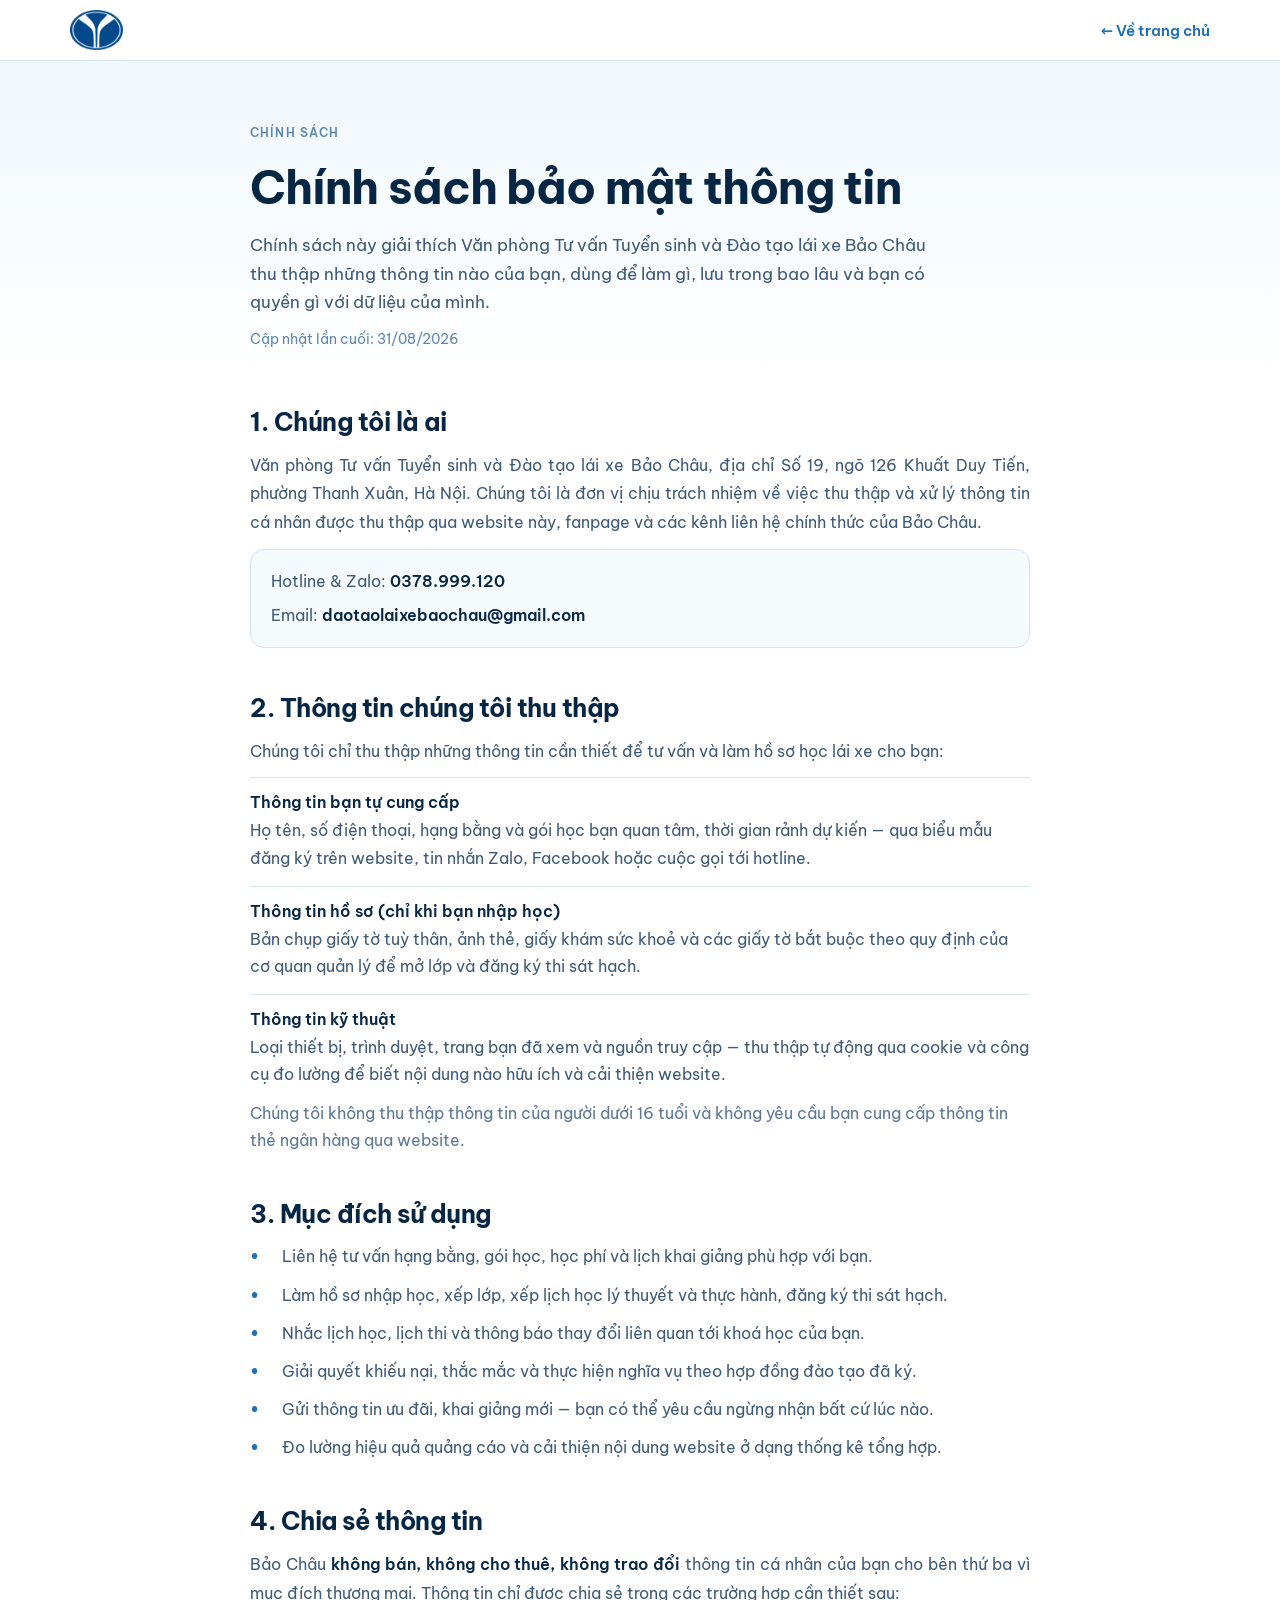
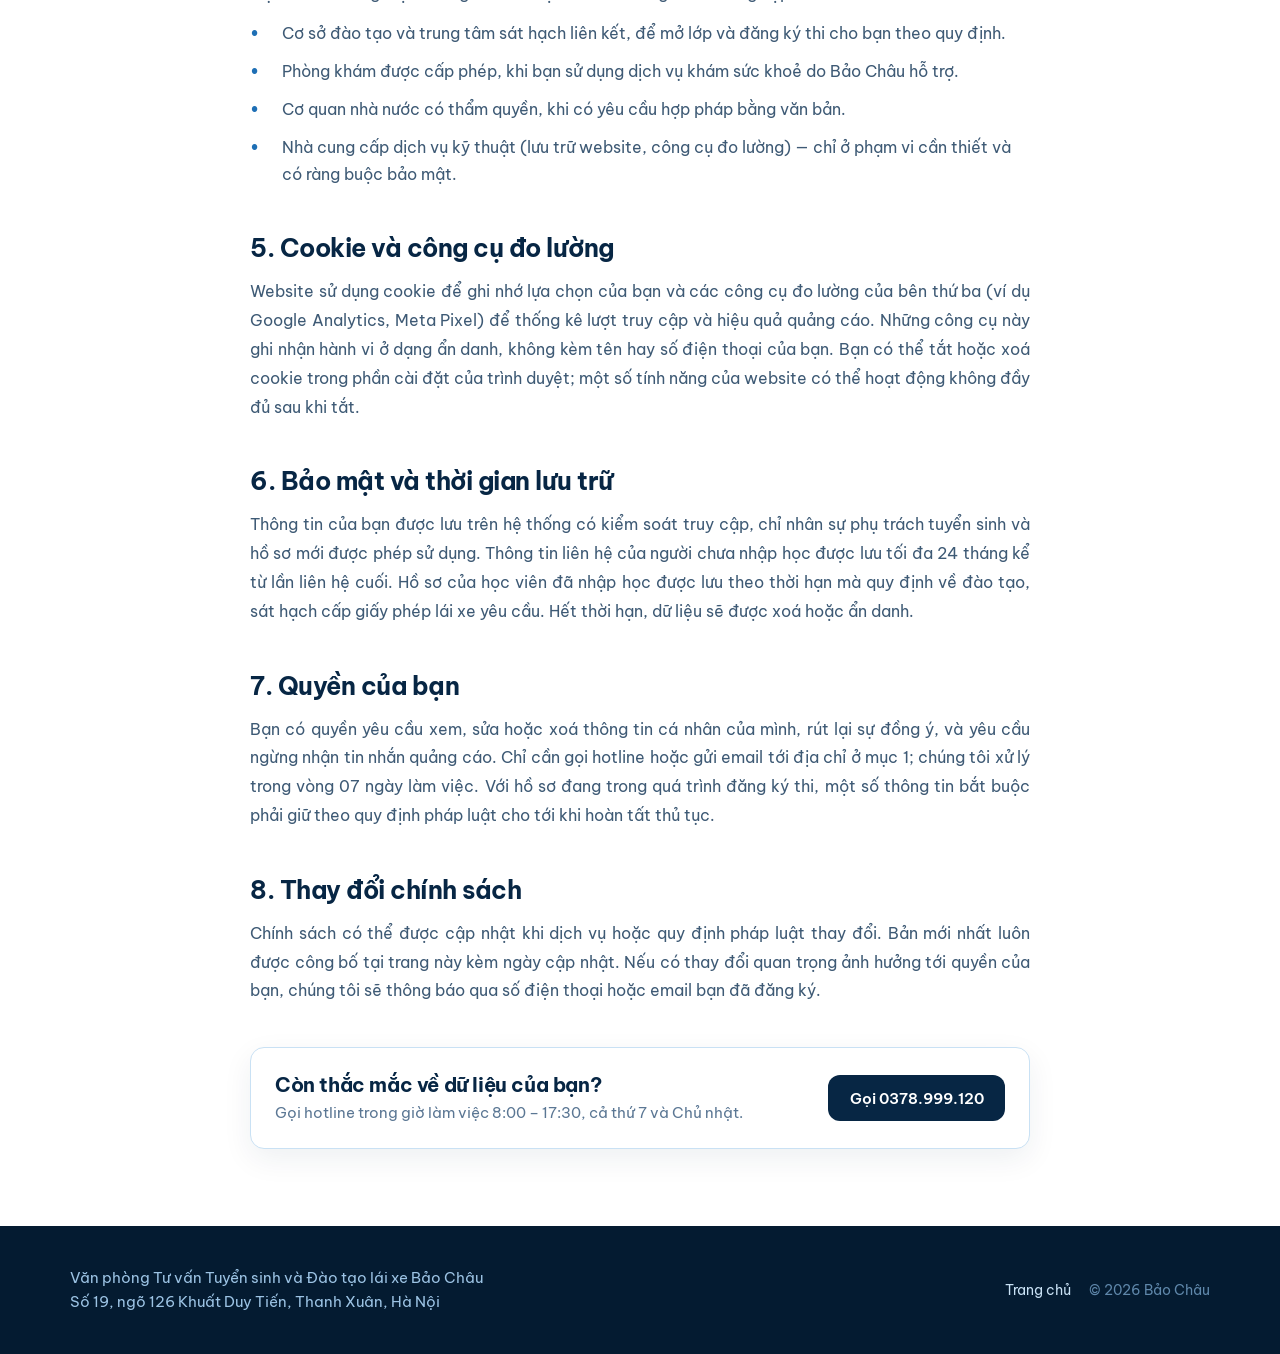
==== chinh-sach-bao-mat.html @ 282d7194 "Dựng landing page Bảo Châu thành trang tĩnh Chuyển bản thiết kế trong reference/ thành trang tĩnh th" ====
<!DOCTYPE html>
<html lang="vi">
<head>
<meta charset="utf-8">
<meta name="viewport" content="width=device-width, initial-scale=1">

<title>Chính sách bảo mật thông tin — Đào tạo lái xe Bảo Châu</title>
<meta name="description" content="Chính sách bảo mật của Văn phòng Tư vấn Tuyển sinh và Đào tạo lái xe Bảo Châu: thu thập thông tin gì, dùng để làm gì, lưu bao lâu và quyền của bạn với dữ liệu của mình.">
<meta name="robots" content="index, follow">

<meta property="og:type" content="article">
<meta property="og:locale" content="vi_VN">
<meta property="og:title" content="Chính sách bảo mật thông tin — Đào tạo lái xe Bảo Châu">
<meta property="og:description" content="Bảo Châu thu thập những thông tin nào của bạn, dùng để làm gì, lưu trong bao lâu và bạn có quyền gì với dữ liệu của mình.">
<meta property="og:image" content="img/hero-giao-vien-hoc-vien.jpg">

<link rel="icon" href="img/logo-bao-chau.png" type="image/png">
<link rel="apple-touch-icon" href="img/logo-bao-chau.png">

<link rel="preconnect" href="https://fonts.googleapis.com">
<link rel="preconnect" href="https://fonts.gstatic.com" crossorigin>
<link href="https://fonts.googleapis.com/css2?family=Be+Vietnam+Pro:wght@400;500;600;700&display=swap" rel="stylesheet">
<link rel="stylesheet" href="css/styles.css">
</head>
<body>

<div class="trang">

<!-- HEADER GỌN -->
<header class="header">
  <div class="header__inner header__inner--gon">
    <a class="logo" href="index.html">
      <img src="img/logo-bao-chau.png" alt="Trung tâm đào tạo lái xe Bảo Châu" width="310" height="96" decoding="async" style="height:40px">
    </a>
    <a class="cs-ve-trang-chu" href="index.html">← Về trang chủ</a>
  </div>
</header>

<!-- HERO -->
<section class="cs-hero">
  <div class="cs-hero__inner">
    <div class="cs-nhan">Chính sách</div>
    <h1 class="cs-h1">Chính sách bảo mật thông tin</h1>
    <p class="cs-mo-dau">Chính sách này giải thích Văn phòng Tư vấn Tuyển sinh và Đào tạo lái xe Bảo Châu thu thập những thông tin nào của bạn, dùng để làm gì, lưu trong bao lâu và bạn có quyền gì với dữ liệu của mình.</p>
    <div class="cs-ngay">Cập nhật lần cuối: 31/08/2026</div>
  </div>
</section>

<!-- NỘI DUNG 8 MỤC -->
<div class="cs-than">

  <section class="cs-muc">
    <h2 class="cs-h2">1. Chúng tôi là ai</h2>
    <p class="cs-doan">Văn phòng Tư vấn Tuyển sinh và Đào tạo lái xe Bảo Châu, địa chỉ Số 19, ngõ 126 Khuất Duy Tiến, phường Thanh Xuân, Hà Nội. Chúng tôi là đơn vị chịu trách nhiệm về việc thu thập và xử lý thông tin cá nhân được thu thập qua website này, fanpage và các kênh liên hệ chính thức của Bảo Châu.</p>
    <div class="cs-o-lien-he">
      <div>Hotline &amp; Zalo: <a class="cs-manh" href="tel:0378999120">0378.999.120</a></div>
      <div>Email: <a class="cs-manh" href="mailto:daotaolaixebaochau@gmail.com">daotaolaixebaochau@gmail.com</a></div>
    </div>
  </section>

  <section class="cs-muc">
    <h2 class="cs-h2">2. Thông tin chúng tôi thu thập</h2>
    <p class="cs-doan">Chúng tôi chỉ thu thập những thông tin cần thiết để tư vấn và làm hồ sơ học lái xe cho bạn:</p>
    <div class="cs-nhom">
      <div class="cs-y">
        <div class="cs-y__ten">Thông tin bạn tự cung cấp</div>
        <div class="cs-y__chu">Họ tên, số điện thoại, hạng bằng và gói học bạn quan tâm, thời gian rảnh dự kiến — qua biểu mẫu đăng ký trên website, tin nhắn Zalo, Facebook hoặc cuộc gọi tới hotline.</div>
      </div>
      <div class="cs-y">
        <div class="cs-y__ten">Thông tin hồ sơ (chỉ khi bạn nhập học)</div>
        <div class="cs-y__chu">Bản chụp giấy tờ tuỳ thân, ảnh thẻ, giấy khám sức khoẻ và các giấy tờ bắt buộc theo quy định của cơ quan quản lý để mở lớp và đăng ký thi sát hạch.</div>
      </div>
      <div class="cs-y">
        <div class="cs-y__ten">Thông tin kỹ thuật</div>
        <div class="cs-y__chu">Loại thiết bị, trình duyệt, trang bạn đã xem và nguồn truy cập — thu thập tự động qua cookie và công cụ đo lường để biết nội dung nào hữu ích và cải thiện website.</div>
      </div>
    </div>
    <p class="cs-ghi-chu">Chúng tôi không thu thập thông tin của người dưới 16 tuổi và không yêu cầu bạn cung cấp thông tin thẻ ngân hàng qua website.</p>
  </section>

  <section class="cs-muc">
    <h2 class="cs-h2">3. Mục đích sử dụng</h2>
    <ul class="cs-ds">
      <li><span class="cs-cham" aria-hidden="true">•</span><span>Liên hệ tư vấn hạng bằng, gói học, học phí và lịch khai giảng phù hợp với bạn.</span></li>
      <li><span class="cs-cham" aria-hidden="true">•</span><span>Làm hồ sơ nhập học, xếp lớp, xếp lịch học lý thuyết và thực hành, đăng ký thi sát hạch.</span></li>
      <li><span class="cs-cham" aria-hidden="true">•</span><span>Nhắc lịch học, lịch thi và thông báo thay đổi liên quan tới khoá học của bạn.</span></li>
      <li><span class="cs-cham" aria-hidden="true">•</span><span>Giải quyết khiếu nại, thắc mắc và thực hiện nghĩa vụ theo hợp đồng đào tạo đã ký.</span></li>
      <li><span class="cs-cham" aria-hidden="true">•</span><span>Gửi thông tin ưu đãi, khai giảng mới — bạn có thể yêu cầu ngừng nhận bất cứ lúc nào.</span></li>
      <li><span class="cs-cham" aria-hidden="true">•</span><span>Đo lường hiệu quả quảng cáo và cải thiện nội dung website ở dạng thống kê tổng hợp.</span></li>
    </ul>
  </section>

  <section class="cs-muc">
    <h2 class="cs-h2">4. Chia sẻ thông tin</h2>
    <p class="cs-doan">Bảo Châu <strong class="cs-manh">không bán, không cho thuê, không trao đổi</strong> thông tin cá nhân của bạn cho bên thứ ba vì mục đích thương mại. Thông tin chỉ được chia sẻ trong các trường hợp cần thiết sau:</p>
    <ul class="cs-ds">
      <li><span class="cs-cham" aria-hidden="true">•</span><span>Cơ sở đào tạo và trung tâm sát hạch liên kết, để mở lớp và đăng ký thi cho bạn theo quy định.</span></li>
      <li><span class="cs-cham" aria-hidden="true">•</span><span>Phòng khám được cấp phép, khi bạn sử dụng dịch vụ khám sức khoẻ do Bảo Châu hỗ trợ.</span></li>
      <li><span class="cs-cham" aria-hidden="true">•</span><span>Cơ quan nhà nước có thẩm quyền, khi có yêu cầu hợp pháp bằng văn bản.</span></li>
      <li><span class="cs-cham" aria-hidden="true">•</span><span>Nhà cung cấp dịch vụ kỹ thuật (lưu trữ website, công cụ đo lường) — chỉ ở phạm vi cần thiết và có ràng buộc bảo mật.</span></li>
    </ul>
  </section>

  <section class="cs-muc">
    <h2 class="cs-h2">5. Cookie và công cụ đo lường</h2>
    <p class="cs-doan">Website sử dụng cookie để ghi nhớ lựa chọn của bạn và các công cụ đo lường của bên thứ ba (ví dụ Google Analytics, Meta Pixel) để thống kê lượt truy cập và hiệu quả quảng cáo. Những công cụ này ghi nhận hành vi ở dạng ẩn danh, không kèm tên hay số điện thoại của bạn. Bạn có thể tắt hoặc xoá cookie trong phần cài đặt của trình duyệt; một số tính năng của website có thể hoạt động không đầy đủ sau khi tắt.</p>
  </section>

  <section class="cs-muc">
    <h2 class="cs-h2">6. Bảo mật và thời gian lưu trữ</h2>
    <p class="cs-doan">Thông tin của bạn được lưu trên hệ thống có kiểm soát truy cập, chỉ nhân sự phụ trách tuyển sinh và hồ sơ mới được phép sử dụng. Thông tin liên hệ của người chưa nhập học được lưu tối đa 24 tháng kể từ lần liên hệ cuối. Hồ sơ của học viên đã nhập học được lưu theo thời hạn mà quy định về đào tạo, sát hạch cấp giấy phép lái xe yêu cầu. Hết thời hạn, dữ liệu sẽ được xoá hoặc ẩn danh.</p>
  </section>

  <section class="cs-muc">
    <h2 class="cs-h2">7. Quyền của bạn</h2>
    <p class="cs-doan">Bạn có quyền yêu cầu xem, sửa hoặc xoá thông tin cá nhân của mình, rút lại sự đồng ý, và yêu cầu ngừng nhận tin nhắn quảng cáo. Chỉ cần gọi hotline hoặc gửi email tới địa chỉ ở mục 1; chúng tôi xử lý trong vòng 07 ngày làm việc. Với hồ sơ đang trong quá trình đăng ký thi, một số thông tin bắt buộc phải giữ theo quy định pháp luật cho tới khi hoàn tất thủ tục.</p>
  </section>

  <section class="cs-muc">
    <h2 class="cs-h2">8. Thay đổi chính sách</h2>
    <p class="cs-doan">Chính sách có thể được cập nhật khi dịch vụ hoặc quy định pháp luật thay đổi. Bản mới nhất luôn được công bố tại trang này kèm ngày cập nhật. Nếu có thay đổi quan trọng ảnh hưởng tới quyền của bạn, chúng tôi sẽ thông báo qua số điện thoại hoặc email bạn đã đăng ký.</p>
  </section>

  <!-- Thẻ CTA gọi hotline -->
  <section class="dai-uu-dai cs-cta">
    <div class="dai-uu-dai__chu">
      <div class="cs-cta__tieu-de">Còn thắc mắc về dữ liệu của bạn?</div>
      <div class="cs-cta__phu">Gọi hotline trong giờ làm việc 8:00 – 17:30, cả thứ 7 và Chủ nhật.</div>
    </div>
    <a class="nut nut--giu-suat" href="tel:0378999120">Gọi 0378.999.120</a>
  </section>

</div>

<!-- FOOTER GỌN 1 HÀNG -->
<footer class="footer">
  <div class="cs-footer">
    <div class="cs-footer__chu">Văn phòng Tư vấn Tuyển sinh và Đào tạo lái xe Bảo Châu<br>Số 19, ngõ 126 Khuất Duy Tiến, Thanh Xuân, Hà Nội</div>
    <div class="cs-footer__link">
      <a href="index.html">Trang chủ</a>
      <span>© 2026 Bảo Châu</span>
    </div>
  </div>
</footer>

</div><!-- /.trang -->

</body>
</html>
---- css/styles.css ----
/* ============================================================
   BẢO CHÂU — LANDING PAGE
   css/styles.css
   Thứ tự: tokens → nền chung → thành phần dùng lại → từng khối
   Ngưỡng mobile duy nhất: max-width 760px
   ============================================================ */

/* ---------- 1. DESIGN TOKENS ---------- */
:root{
  --bg-gradient-start:#F0F8FD;
  --bg-gradient-end:#D6EBFA;
  --heading-gradient-start:#1E6FB5;
  --heading-gradient-end:#072644;
  --color-navy:#072644;
  --color-white:#FFFFFF;
  --color-accent-badge:#B8860B;
  --color-body:#3E5A75;
  --color-hairline:#D6E4F0;
  --radius-button:10px;
  --radius-card:14px;
  --transition-base:200ms cubic-bezier(0.22,1,0.36,1);
  --transition-image-zoom:400ms cubic-bezier(0.22,1,0.36,1);
  --shell:1180px;

  /* màu phụ dùng trực tiếp trong thiết kế */
  --xanh-dam:#2F506F;      /* chữ đậm trên nền xanh nhạt */
  --xanh-phu:#4A6480;      /* chữ nội dung phụ */
  --xanh-mo:#7A8EA3;       /* chữ mờ, nhãn */
  --xanh-nhat:#9CC3E4;     /* chữ trên nền navy */
  --xanh-sang:#C9E1F4;     /* chữ / viền trên nền navy */
  --do-nhan:#B42318;       /* chấm nhấp nháy, cảnh báo trên nền sáng */
  --do-nhan-toi:#FF9B8F;   /* cảnh báo trên nền navy */
  --nen-footer:#041B31;
  --hover-faq:#F5FAFD;
}

/* ---------- 2. NỀN CHUNG ---------- */
*{box-sizing:border-box}
html{scroll-behavior:smooth}
body{
  margin:0;
  background:var(--color-white);
  color:var(--color-body);
  font-family:'Be Vietnam Pro',system-ui,-apple-system,sans-serif;
  -webkit-font-smoothing:antialiased;
}
img{max-width:100%}
a{color:#1E6FB5;text-decoration:none}
a:hover{color:var(--color-navy)}
:focus-visible{outline:2px solid #1E6FB5;outline-offset:2px}

@keyframes bc-dot{0%,100%{opacity:1;transform:scale(1)}50%{opacity:.35;transform:scale(.82)}}

@media (prefers-reduced-motion:reduce){
  *{animation:none!important;transition-duration:1ms!important}
  html{scroll-behavior:auto}
}

/* Thẻ bọc toàn trang — BẮT BUỘC clip, không dùng hidden (sẽ làm sticky mất tác dụng) */
.trang{
  font-family:'Be Vietnam Pro',system-ui,-apple-system,sans-serif;
  color:var(--color-body);
  background:var(--color-white);
  overflow-x:clip;
}

.khung{max-width:var(--shell);margin:0 auto}

/* Neo cho anchor — trừ chiều cao header sticky */
.co-neo{scroll-margin-top:88px}

/* ---------- 3. CHỮ TIÊU ĐỀ ---------- */
/* line-height >= 1.3 + padding-top 0.08em: nếu chặt hơn sẽ cắt dấu tiếng Việt (Ở, Ầ, Ố) */
.tieu-de-1{
  margin:0;
  font-size:clamp(32px,5vw,52px);
  line-height:1.3;
  padding-top:0.08em;
  font-weight:700;
  letter-spacing:-0.025em;
  color:var(--color-navy);
}
.tieu-de-2{
  margin:0;
  font-size:clamp(26px,3.6vw,40px);
  line-height:1.32;
  padding-top:0.08em;
  font-weight:700;
  letter-spacing:-0.025em;
  color:var(--color-navy);
}
.chu-gradient{
  background:linear-gradient(135deg,var(--heading-gradient-start),var(--heading-gradient-end));
  -webkit-background-clip:text;
  background-clip:text;
  -webkit-text-fill-color:transparent;
  color:transparent;
}
.nhan-khoi{
  font-size:12px;font-weight:600;letter-spacing:0.12em;
  text-transform:uppercase;color:var(--color-navy);
}
.doan{margin:0;text-align:justify;text-justify:inter-word}

/* ---------- 4. NÚT DÙNG CHUNG ---------- */
.nut{
  display:inline-flex;align-items:center;justify-content:center;
  font-family:inherit;font-weight:600;
  border:0;border-radius:var(--radius-button);cursor:pointer;
  transition:transform var(--transition-base),filter var(--transition-base),box-shadow var(--transition-base),background var(--transition-base),border-color var(--transition-base);
}
.nut:active{transform:scale(0.97)}
.nut--navy{
  background:var(--color-navy);color:var(--color-white);
  font-size:16px;padding:14px 24px;
  box-shadow:0 6px 16px rgba(7,38,68,0.18);
}
.nut--navy:hover{filter:brightness(1.14);transform:scale(1.02);box-shadow:0 10px 24px rgba(7,38,68,0.26);color:var(--color-white)}
.nut--nho{font-size:15px;padding:12px 22px}
.nut--trang{
  background:var(--color-white);color:var(--color-navy);
  font-size:16px;padding:14px 24px;min-height:52px;
  box-shadow:0 8px 20px rgba(0,0,0,0.24);
}
.nut--trang:hover{filter:brightness(0.97);transform:scale(1.02);box-shadow:0 14px 30px rgba(0,0,0,0.32);color:var(--color-navy)}
.nut--vien{
  background:rgba(255,255,255,0.1);color:var(--color-white);
  font-size:16px;padding:14px 24px;min-height:52px;
  border:1.5px solid rgba(255,255,255,0.5);
}
.nut--vien:hover{background:rgba(255,255,255,0.18);border-color:var(--color-white);transform:scale(1.02);color:var(--color-white)}
/* nút "Giữ suất cho tôi" — bo 12px, tự giãn full chiều ngang trên mobile */
.nut--giu-suat{
  flex:1 1 auto;gap:7px;min-height:46px;padding:11px 20px;border-radius:12px;
  background:var(--color-navy);color:var(--color-white);font-size:15px;white-space:nowrap;
  transition:transform var(--transition-base),box-shadow var(--transition-base);
}
.nut--giu-suat:hover{transform:translateY(-2px);box-shadow:0 12px 26px rgba(7,38,68,0.24);color:var(--color-white)}

/* ---------- 5. ẢNH TRONG THẺ ---------- */
.o-anh{position:relative;overflow:hidden;border-radius:var(--radius-card)}
.o-anh img{
  position:absolute;inset:0;display:block;width:100%;height:100%;
  object-fit:cover;transition:transform var(--transition-image-zoom);
}
.o-anh:hover img{transform:scale(1.05)}

/* ---------- 6. HEADER STICKY ---------- */
.header{
  position:sticky;top:0;z-index:60;
  background:rgba(255,255,255,0.97);
  border-bottom:1px solid var(--color-hairline);
}
.header__inner{
  max-width:var(--shell);margin:0 auto;padding:10px 16px;
  display:flex;align-items:center;gap:12px;flex-wrap:nowrap;
}
.logo{display:flex;align-items:center;gap:10px;flex:0 0 auto}
.logo img{display:block;height:clamp(34px,4vw,42px);width:auto}
.logo__chu{display:grid;gap:1px}
.logo__ten{font-size:20px;font-weight:700;letter-spacing:-0.02em;line-height:1.1;color:var(--color-navy)}
.logo__phu{font-size:10px;font-weight:500;letter-spacing:0.08em;text-transform:uppercase;color:var(--xanh-mo)}
.nav{display:flex;align-items:center;gap:18px;margin-left:auto;flex-wrap:nowrap}
.nav__link{
  font-size:15px;font-weight:500;color:var(--color-navy);
  background-image:linear-gradient(#072644,#072644);
  background-repeat:no-repeat;background-position:0 100%;background-size:0% 1.5px;
  transition:background-size var(--transition-base);
}
.nav__link:hover{background-size:100% 1.5px}
.nav__hotline{display:inline-flex;align-items:center;gap:6px;font-size:15px;font-weight:600;color:var(--color-navy)}
.nav__hotline:hover{color:#1E6FB5}

/* ---------- 7. KHỐI 1 — HERO ---------- */
.hero{
  position:relative;overflow:hidden;
  background:linear-gradient(135deg,var(--bg-gradient-start),var(--bg-gradient-end));
}
.hero__nen{
  position:absolute;left:0;right:0;top:-12%;height:124%;
  background:
    radial-gradient(60% 55% at 78% 30%,rgba(255,255,255,0.75),rgba(255,255,255,0) 70%),
    linear-gradient(135deg,rgba(30,111,181,0.08),rgba(7,38,68,0.05));
  will-change:transform;pointer-events:none;
}
.hero__grid{
  position:relative;max-width:var(--shell);margin:0 auto;
  padding:clamp(30px,6vw,84px) 22px clamp(38px,6vw,88px);
  display:grid;gap:clamp(22px,4vw,56px);align-items:center;
  grid-template-columns:1.02fr 0.98fr;
  grid-template-areas:"hero-text hero-media" "hero-text hero-form";
}
.hero__text{grid-area:hero-text;display:grid;grid-template-columns:minmax(0,1fr);gap:22px;max-width:560px;min-width:0}
.hero__gioi-thieu{font-size:clamp(16px,1.5vw,18.5px);line-height:1.7;color:var(--xanh-dam)}
.hero__o-nho{display:grid;grid-template-columns:repeat(auto-fit,minmax(150px,1fr));gap:12px;max-width:480px;min-width:0}
.o-nho{
  background:var(--color-white);border:1px solid var(--xanh-sang);
  border-radius:12px;padding:12px 14px;
  transition:transform var(--transition-base),box-shadow var(--transition-base),border-color var(--transition-base);
}
.o-nho:hover{transform:translateY(-3px);border-color:#1E6FB5;box-shadow:0 12px 26px rgba(7,38,68,0.16)}
.o-nho--suat{display:flex;align-items:center;gap:9px}
.o-nho__nhan{font-size:11px;font-weight:600;letter-spacing:0.1em;text-transform:uppercase;color:var(--color-navy)}
.o-nho__gia-tri{font-size:20px;font-weight:700;color:var(--color-navy);margin-top:3px}
.cham{width:8px;height:8px;border-radius:50%;flex:0 0 auto;animation:bc-dot 1.6s ease-in-out infinite}
.cham--xanh{background:#1E6FB5}
.cham--do{background:var(--do-nhan)}
.o-nho__suat{font-size:15px;font-weight:600;color:var(--color-navy);font-variant-numeric:tabular-nums}

.hero__media{grid-area:hero-media;display:grid;gap:14px;justify-items:center}
.hero__form{grid-area:hero-form}

/* Ngăn xếp 3 ảnh */
.ngan-xep{
  position:relative;width:100%;aspect-ratio:4/3;padding-top:20px;
  cursor:grab;touch-action:pan-y;user-select:none;
}
.ngan-xep__lop{
  position:absolute;left:0;right:0;top:20px;bottom:0;overflow:hidden;
  border-radius:var(--radius-card);box-shadow:0 24px 60px rgba(7,38,68,0.18);
  transition:transform 420ms cubic-bezier(0.22,1,0.36,1),opacity 420ms cubic-bezier(0.22,1,0.36,1);
}
.ngan-xep__lop img{
  display:block;width:100%;height:100%;object-fit:cover;
  transition:transform var(--transition-image-zoom);transform:scale(1);
}
/* chỉ ảnh đang ở trước mới phóng khi hover */
.ngan-xep.dang-hover .ngan-xep__lop[data-vi-tri="0"] img{transform:scale(1.05)}
.ngan-xep__mui-ten{
  position:absolute;top:calc(50% + 10px);transform:translateY(-50%);z-index:6;
  padding:6px 10px;border:0;background:transparent;color:rgba(255,255,255,0.9);
  font-size:34px;font-weight:400;line-height:1;cursor:pointer;
  text-shadow:0 2px 10px rgba(7,38,68,0.45);
  align-items:center;justify-content:center;
  transition:opacity var(--transition-base);opacity:0;display:none;
}
.ngan-xep__mui-ten--truoc{left:10px}
.ngan-xep__mui-ten--sau{right:10px}
.ngan-xep.dang-hover .ngan-xep__mui-ten{opacity:0.72}
.ngan-xep__mui-ten:hover{opacity:1}
.ngan-xep__cham{
  position:absolute;left:0;right:0;bottom:12px;z-index:5;
  justify-content:center;align-items:center;gap:6px;display:none;
}
.ngan-xep__cham button{
  height:6px;width:6px;padding:0;border:0;border-radius:99px;cursor:pointer;
  background:rgba(255,255,255,0.55);transition:all var(--transition-base);
}
.ngan-xep__cham button[aria-current="true"]{width:20px;background:rgba(7,38,68,0.55)}
/* mũi tên + chấm chỉ hiện trên thiết bị có chuột và không phải mobile */
@media (hover:hover) and (pointer:fine) and (min-width:761px){
  .ngan-xep__mui-ten{display:flex}
  .ngan-xep__cham{display:flex}
}

/* ---------- 8. KHỐI 1.5 — DẢI SỐ LIỆU ---------- */
.so-lieu{background:var(--color-white)}
.so-lieu__inner{max-width:var(--shell);margin:0 auto;padding:clamp(32px,5vw,64px) 22px}
.so-lieu__gach{
  height:5px;border-radius:99px;margin-bottom:22px;
  background:linear-gradient(90deg,var(--bg-gradient-start),var(--bg-gradient-end));
}
.so-lieu__nhan{margin-bottom:22px}
.so-lieu__luoi{display:grid;grid-template-columns:repeat(auto-fit,minmax(188px,1fr));gap:clamp(14px,1.8vw,24px)}
.so-lieu__o{display:grid;gap:8px;align-content:start}
/* khung cố định + flex-end: chân số và dòng mô tả thẳng một đường ngang */
.so-lieu__khung{display:flex;align-items:flex-end;height:clamp(34px,4.1vw,46px)}
/* CẢ 5 dòng số DÙNG CHUNG một cỡ chữ — không cho ô nào cỡ riêng */
.so-lieu__so{
  font-size:clamp(30px,3.6vw,40px);font-weight:700;letter-spacing:-0.02em;
  color:var(--color-navy);line-height:1;font-variant-numeric:tabular-nums;white-space:nowrap;
}
.so-lieu__mo-ta{font-size:15px;line-height:1.55;color:var(--xanh-phu)}

/* ---------- 9. KHỐI 2 — VẤN ĐỀ NGÀNH ---------- */
.van-de{background:linear-gradient(135deg,var(--bg-gradient-start),var(--bg-gradient-end))}
.van-de__inner{max-width:860px;margin:0 auto;padding:clamp(40px,7vw,96px) 22px}
.van-de__noi-dung{display:grid;gap:20px}
.van-de__doan{font-size:clamp(15.5px,1.6vw,18px);line-height:1.7;color:var(--xanh-dam)}
.van-de__nhan-manh{font-size:clamp(16px,1.7vw,19px);line-height:1.6;font-weight:700;color:var(--do-nhan);text-align:left}

/* ---------- 10. KHỐI 3 — CHÍNH SÁCH 3 KHÔNG ---------- */
.ba-khong{background:var(--color-white)}
.ba-khong__inner{
  max-width:var(--shell);margin:0 auto;padding:clamp(40px,7vw,96px) 22px;
  display:grid;gap:clamp(40px,5vw,68px);
}
.ba-khong__dau{display:grid;gap:14px;max-width:100%}
.ba-khong__dau .tieu-de-2{margin-top:-9px}
.ba-khong__the-luoi{display:grid;grid-template-columns:repeat(auto-fit,minmax(260px,1fr));gap:clamp(16px,2vw,24px)}
.the-khong{
  background:var(--color-white);border:1px solid var(--xanh-sang);
  border-radius:var(--radius-card);padding:18px;display:grid;gap:14px;
}
.the-khong .o-anh{aspect-ratio:16/10;border-radius:10px}
.the-khong__chu{display:grid;gap:7px}
.the-khong__ten{font-size:21px;font-weight:700;color:var(--color-navy);letter-spacing:-0.02em;line-height:1.3}
.the-khong__mo-ta{font-size:15px;line-height:1.65;color:var(--xanh-phu)}

.hop-dong{display:grid;grid-template-columns:repeat(auto-fit,minmax(300px,1fr));gap:clamp(24px,3.5vw,48px);align-items:center}
.hop-dong .o-anh{aspect-ratio:4/3;box-shadow:0 18px 44px rgba(7,38,68,0.14)}
.hop-dong__chu{display:grid;gap:18px}
.hop-dong__tieu-de{
  margin:0;font-size:clamp(19px,2.05vw,25px);line-height:1.35;
  font-weight:700;letter-spacing:-0.02em;color:var(--color-navy);
}
.hop-dong__mo-ta{font-size:15px;line-height:1.7;color:var(--xanh-phu)}
.hop-dong__nut{justify-self:start}

.bao-gom{display:grid;grid-template-columns:repeat(auto-fit,minmax(290px,1fr));gap:clamp(16px,2vw,24px)}
.bao-gom__the{border-radius:var(--radius-card);padding:clamp(20px,2.5vw,28px);display:grid;gap:14px;align-content:start}
.bao-gom__the--co{background:linear-gradient(135deg,var(--bg-gradient-start),var(--bg-gradient-end))}
.bao-gom__the--khong{background:var(--color-white);border:1px solid var(--color-hairline)}
.bao-gom__ten{font-size:19px;font-weight:700;color:var(--color-navy)}
.bao-gom__ds{margin:0;padding:0;list-style:none;display:grid;gap:11px;font-size:15.5px;line-height:1.6;color:var(--xanh-dam)}
.bao-gom__ds li{display:grid;grid-template-columns:20px 1fr;gap:10px;align-items:start}
.bao-gom__tick{color:#1E6FB5;font-weight:700;line-height:1.5}
.bao-gom__ds--khong{gap:13px;line-height:1.65;color:var(--xanh-phu);text-align:justify;text-justify:inter-word}
.bao-gom__ds--khong li{display:block}
.bao-gom__ds--khong strong{color:var(--color-navy)}

/* ---------- 11. KHỐI 5 — HỌC PHÍ ---------- */
.hoc-phi{background:linear-gradient(135deg,var(--bg-gradient-start),var(--bg-gradient-end))}
.hoc-phi__inner{
  max-width:var(--shell);margin:0 auto;padding:clamp(40px,7vw,96px) 22px;
  display:grid;gap:clamp(26px,3vw,38px);
}
.hoc-phi__dau{display:grid;gap:14px;max-width:720px}
.hoc-phi__dau .doan{font-size:clamp(15px,1.5vw,17px);line-height:1.65;color:var(--xanh-dam)}
.hoc-phi__than{display:grid;gap:22px}

.tab-bar{
  position:relative;display:grid;grid-template-columns:repeat(3,1fr);gap:4px;
  background:rgba(255,255,255,0.7);border:1px solid var(--xanh-sang);
  border-radius:12px;padding:4px;max-width:520px;
}
.tab-bar__chi-bao{
  position:absolute;top:4px;bottom:4px;left:4px;width:calc((100% - 8px)/3);
  border-radius:9px;background:var(--color-navy);
  box-shadow:0 6px 16px rgba(7,38,68,0.22);
  transition:transform 250ms cubic-bezier(0.22,1,0.36,1);
  transform:translateX(0);
}
.tab-bar__nut{
  position:relative;z-index:1;font-family:inherit;font-size:15px;font-weight:600;
  padding:12px 8px;border:0;border-radius:9px;background:transparent;cursor:pointer;
  color:var(--color-body);transition:color var(--transition-base);
}
.tab-bar__nut[aria-selected="true"]{color:var(--color-white)}

.tab-panel{display:grid;gap:22px}
.tab-panel[hidden]{display:none}
.goi-luoi{display:grid;gap:16px;grid-template-columns:repeat(auto-fit,minmax(250px,1fr))}
.goi-luoi--don{grid-template-columns:repeat(auto-fit,minmax(280px,1fr))}
.hoc-phi__anh{aspect-ratio:21/9}

/* Thẻ gói */
.goi{
  background:var(--color-white);border:1px solid var(--color-hairline);
  border-radius:var(--radius-card);padding:22px;
  display:grid;gap:13px;align-content:start;scroll-snap-align:center;box-shadow:none;
}
.goi--navy{
  background:var(--color-navy);border-color:var(--color-navy);
  box-shadow:0 20px 48px rgba(7,38,68,0.26);
}
.goi__dau{display:flex;align-items:center;justify-content:space-between;gap:10px;min-height:24px}
.goi__ten{font-size:13px;font-weight:600;letter-spacing:0.08em;text-transform:uppercase;color:var(--xanh-mo)}
.goi--navy .goi__ten{color:var(--xanh-nhat)}
.goi__badge{
  font-size:10.5px;font-weight:700;letter-spacing:0.06em;text-transform:uppercase;
  color:var(--color-navy);background:var(--color-accent-badge);
  padding:4px 8px;border-radius:6px;flex:0 0 auto;
}
.goi__gia{
  font-size:33px;font-weight:700;letter-spacing:-0.025em;color:var(--color-navy);
  font-variant-numeric:tabular-nums;line-height:1.1;
}
.goi--navy .goi__gia{color:var(--color-white)}
.goi__tom-tat{display:grid}
.goi__dong{
  display:flex;align-items:baseline;justify-content:space-between;gap:14px;
  padding:9px 0;border-top:1px solid var(--color-hairline);
}
.goi--navy .goi__dong{border-top-color:rgba(255,255,255,0.14)}
.goi__nhan{font-size:13px;letter-spacing:0.01em;color:var(--xanh-mo)}
.goi--navy .goi__nhan{color:rgba(201,225,244,0.72)}
.goi__gia-tri{font-size:15px;font-weight:700;color:var(--color-navy);font-variant-numeric:tabular-nums;white-space:nowrap}
.goi--navy .goi__gia-tri{color:var(--color-white)}

/* Nút mở chi tiết — kiểu tối giản: chỉ chữ + mũi tên, không viền không nền */
.goi__mo{
  font-family:inherit;justify-self:start;display:inline-flex;align-items:center;gap:7px;
  min-height:44px;padding:0;margin:-6px 0 -4px;border:0;background:none;
  color:#5B7794;font-size:13.5px;font-weight:600;letter-spacing:0.01em;cursor:pointer;
  transition:opacity var(--transition-base);
}
.goi--navy .goi__mo{color:var(--xanh-nhat)}
.goi__mo:hover{opacity:0.65}
.goi__mui-ten{flex:0 0 auto;font-size:9px;line-height:1;transition:transform 280ms cubic-bezier(0.22,1,0.36,1);transform:rotate(0deg)}
.goi__mo[aria-expanded="true"] .goi__mui-ten{transform:rotate(180deg)}

.goi__panel{
  overflow:hidden;max-height:0;opacity:0;
  transition:max-height 340ms cubic-bezier(0.22,1,0.36,1),opacity 240ms cubic-bezier(0.22,1,0.36,1);
}
.goi__panel-inner{display:grid}
.goi__muc{
  border-top:1px solid var(--color-hairline);padding:11px 0;
  font-size:14.5px;line-height:1.55;color:var(--xanh-phu);
}
.goi--navy .goi__muc{border-top-color:rgba(255,255,255,0.16);color:var(--xanh-sang)}
.goi__muc strong{color:var(--color-navy);font-weight:700}
.goi--navy .goi__muc strong{color:var(--color-white)}
/* mục gói không có: dấu "–" căn giữa màu mờ, giữ hàng so sánh thẳng */
.goi__muc--trong{color:#A8BACB;text-align:center}
.goi--navy .goi__muc--trong{color:rgba(201,225,244,0.45)}
.goi__dat{display:grid;gap:5px;margin-top:6px}
.goi__dat-km{display:grid;grid-template-columns:14px 1fr;gap:8px}
.goi__cham-dat{color:#A8BACB}
.goi--navy .goi__cham-dat{color:rgba(201,225,244,0.45)}
.canh-bao{color:var(--do-nhan);font-weight:600}
.goi--navy .canh-bao{color:var(--do-nhan-toi)}

/* Thẻ phụ "C1 lái được xe gì" */
.the-c1{
  background:var(--color-white);border:1px solid var(--color-hairline);
  border-radius:var(--radius-card);padding:clamp(22px,2.5vw,30px);
  display:grid;gap:12px;align-content:start;
}
.the-c1__ten{font-size:18px;font-weight:700;color:var(--color-navy)}
.the-c1 .doan{font-size:15.5px;line-height:1.7;color:var(--xanh-phu)}
.the-c1__ghi-chu{margin:0;font-size:14px;line-height:1.65;color:var(--xanh-mo)}

/* Dải ưu đãi cuối khối — rộng bằng ảnh phía trên */
.dai-uu-dai{
  display:flex;align-items:center;gap:clamp(14px,2vw,24px);flex-wrap:wrap;
  justify-content:space-between;background:var(--color-white);
  border:1px solid var(--xanh-sang);border-radius:var(--radius-card);
  box-shadow:0 10px 30px rgba(7,38,68,0.07);
  padding:clamp(16px,2vw,20px) clamp(18px,2.4vw,24px);
}
.dai-uu-dai__chu{display:grid;gap:4px;min-width:0;flex:99 1 260px}
.dai-uu-dai__dong{display:flex;align-items:center;gap:9px}
.dai-uu-dai__tieu-de{
  font-size:clamp(18px,2vw,22px);font-weight:700;letter-spacing:-0.02em;
  line-height:1.25;color:var(--color-navy);
}
.dai-uu-dai__phu{font-size:14.5px;line-height:1.5;color:#5B7794;padding-left:17px}
.dai-uu-dai__phu .suat{font-weight:600;color:var(--do-nhan);font-variant-numeric:tabular-nums}

/* ---------- 12. KHỐI 6 — LỘ TRÌNH ---------- */
.lo-trinh{background:var(--color-white)}
.lo-trinh__inner{
  max-width:var(--shell);margin:0 auto;padding:clamp(40px,7vw,96px) 22px;
  display:grid;gap:clamp(28px,3.5vw,46px);
}
.lo-trinh__dau{display:grid;gap:14px;max-width:100%}
.lo-trinh__dau .doan{font-size:clamp(15px,1.5vw,17px);line-height:1.65;color:var(--xanh-phu)}
.lo-trinh__ds{display:grid;gap:clamp(18px,2.4vw,28px)}
.chang{
  border:1px solid var(--color-hairline);border-radius:var(--radius-card);
  padding:clamp(16px,2.4vw,28px);display:grid;
  grid-template-columns:repeat(auto-fit,minmax(280px,1fr));
  gap:clamp(20px,3vw,36px);align-items:start;
}
.chang__chu{display:grid;gap:16px}
.chang__nhan{font-size:12px;font-weight:600;letter-spacing:0.12em;text-transform:uppercase;color:var(--color-accent-badge)}
.chang__ten{margin:0;font-size:clamp(19px,2.1vw,24px);line-height:1.3;font-weight:700;letter-spacing:-0.02em;color:var(--color-navy)}
.chang__ds{margin:0;padding:0;list-style:none;display:grid;gap:16px}
.chang__ds li{display:grid;grid-template-columns:32px 1fr;gap:14px;align-items:start}
.chang__so{
  width:32px;height:32px;border-radius:50%;background:var(--bg-gradient-start);
  border:1px solid var(--xanh-sang);color:var(--color-navy);
  font-size:15px;font-weight:700;display:flex;align-items:center;justify-content:center;
}
.chang__buoc{font-size:17px;line-height:1.7;color:var(--xanh-phu);text-align:justify;text-justify:inter-word}
.chang__buoc strong{color:var(--color-navy)}
/* desktop: ảnh sticky 4:3 — mobile: relative 16:9 (giữ top:96px khi relative sẽ đè lên chữ) */
.chang__anh{position:sticky;top:96px;overflow:hidden;border-radius:12px;aspect-ratio:4/3}
.chang__anh img{
  position:absolute;inset:0;display:block;width:100%;height:100%;object-fit:cover;
  transition:transform var(--transition-image-zoom);
}
.chang__anh:hover img{transform:scale(1.05)}

/* ---------- 13. KHỐI 6.5 — BANNER ƯU ĐÃI ---------- */
.banner-uu-dai{background:var(--color-navy)}
.banner-uu-dai__inner{
  max-width:var(--shell);margin:0 auto;padding:clamp(36px,6vw,84px) 22px;
  display:grid;grid-template-columns:repeat(auto-fit,minmax(290px,1fr));
  gap:clamp(26px,4vw,52px);align-items:center;
}
.banner-uu-dai__chu{display:grid;gap:16px}
.banner-uu-dai__nhan{
  justify-self:start;font-size:11px;font-weight:700;letter-spacing:0.12em;
  text-transform:uppercase;color:var(--color-navy);background:var(--color-accent-badge);
  padding:6px 12px;border-radius:6px;
}
.banner-uu-dai__tieu-de{
  margin:0;font-size:clamp(26px,3.4vw,38px);line-height:1.3;padding-top:0.08em;
  font-weight:700;letter-spacing:-0.025em;color:var(--color-white);
}
.banner-uu-dai__doan{font-size:clamp(14.5px,1.5vw,16.5px);line-height:1.65;color:var(--xanh-sang);max-width:520px}
.banner-uu-dai__sinh-vien{margin:0;font-size:15px;line-height:1.65;color:var(--xanh-nhat);max-width:520px}
.banner-uu-dai__the{
  justify-self:stretch;background:var(--color-white);border-radius:var(--radius-card);
  padding:clamp(22px,2.6vw,30px);display:grid;gap:16px;max-width:400px;width:100%;
  box-shadow:0 24px 60px rgba(0,0,0,0.28);
}
.banner-uu-dai__the-nhan{font-size:13px;font-weight:600;letter-spacing:0.08em;text-transform:uppercase;color:var(--xanh-mo)}
.banner-uu-dai__so{
  font-size:clamp(34px,4vw,46px);font-weight:700;letter-spacing:-0.03em;
  color:var(--color-navy);line-height:1;font-variant-numeric:tabular-nums;
}
.banner-uu-dai__the .nut{width:100%;box-shadow:0 6px 16px rgba(7,38,68,0.2);padding:14px 22px}
.banner-uu-dai__the .nut--navy:hover{box-shadow:0 12px 26px rgba(7,38,68,0.3)}
.banner-uu-dai__ghi-chu{font-size:13.5px;line-height:1.6;color:var(--xanh-mo)}

/* ---------- 14. KHỐI 7 — FAQ ---------- */
.faq{background:var(--color-white)}
.faq__inner{max-width:900px;margin:0 auto;padding:clamp(40px,7vw,96px) 22px;display:grid;gap:clamp(24px,3vw,36px)}
.faq__ds{display:grid;border-top:1px solid var(--color-hairline)}
.faq__muc{border-bottom:1px solid var(--color-hairline)}
.faq__nut{
  font-family:inherit;width:100%;display:flex;align-items:center;justify-content:space-between;
  gap:16px;text-align:left;background:transparent;border:0;padding:18px 14px;cursor:pointer;
  transition:background var(--transition-base);
}
.faq__nut:hover{background:var(--hover-faq)}
.faq__cau-hoi{font-size:17px;font-weight:600;line-height:1.45;color:var(--color-navy)}
.faq__icon{
  flex:0 0 auto;width:29px;height:29px;border-radius:50%;
  background:var(--bg-gradient-start);color:var(--color-navy);
  font-size:18px;font-weight:600;display:flex;align-items:center;justify-content:center;
  transition:transform 300ms cubic-bezier(0.22,1,0.36,1);transform:rotate(0deg);
}
.faq__nut[aria-expanded="true"] .faq__icon{transform:rotate(180deg)}
.faq__panel{
  overflow:hidden;max-height:0;opacity:0;
  transition:max-height 320ms cubic-bezier(0.22,1,0.36,1),opacity 220ms cubic-bezier(0.22,1,0.36,1);
}
.faq__tra-loi{
  margin:0;padding:0 14px 20px;font-size:15.5px;line-height:1.75;color:var(--xanh-phu);
  text-align:justify;text-justify:inter-word;
}

/* ---------- 15. KHỐI 8 — CTA CUỐI ---------- */
.cta-cuoi{position:relative;overflow:hidden;background:var(--color-navy)}
.cta-cuoi__nen{position:absolute;left:0;right:0;top:-12%;height:124%;will-change:transform}
.cta-cuoi__nen img{position:absolute;inset:0;display:block;width:100%;height:100%;object-fit:cover}
.cta-cuoi__phu{position:absolute;inset:0;background:rgba(7,38,68,0.62)}
.cta-cuoi__grid{
  position:relative;max-width:var(--shell);margin:0 auto;
  padding:clamp(40px,6.5vw,92px) 22px;display:grid;
  grid-template-columns:repeat(auto-fit,minmax(300px,1fr));
  gap:clamp(28px,4vw,56px);align-items:center;
}
.cta-cuoi__chu{display:grid;gap:18px;max-width:540px}
.cta-cuoi__tieu-de{
  margin:0;font-size:clamp(26px,3.6vw,40px);line-height:1.32;padding-top:0.08em;
  font-weight:700;letter-spacing:-0.025em;color:var(--color-white);
}
.cta-cuoi__doan{font-size:clamp(15px,1.5vw,17px);line-height:1.7;color:var(--xanh-sang)}
.cta-cuoi__doan .suat{font-weight:600;color:var(--color-white);font-variant-numeric:tabular-nums}
.cta-cuoi__nut{display:flex;gap:12px;flex-wrap:wrap}
.cta-cuoi__gio{margin:0;font-size:14.5px;line-height:1.65;color:var(--xanh-nhat)}
.cta-cuoi__form{justify-self:stretch;max-width:440px;width:100%}

/* ---------- 16. FORM ĐĂNG KÝ (dùng chung Hero + Khối 8) ---------- */
.form-dk{
  background:var(--color-white);border-radius:var(--radius-card);padding:24px;
  box-shadow:0 18px 44px rgba(7,38,68,0.14);display:grid;gap:18px;text-align:left;
}
.form-dk__tieu-de{font-size:19px;font-weight:700;color:var(--color-navy);letter-spacing:-0.01em}
.form-dk form{display:grid;gap:12px}
.form-dk input,.form-dk select{
  font-family:inherit;font-size:15px;color:var(--color-navy);background:var(--color-white);
  padding:14px;border:1.5px solid var(--color-hairline);border-radius:var(--radius-button);
  outline:none;min-height:48px;width:100%;
  transition:border-color var(--transition-base),box-shadow var(--transition-base);
}
.form-dk select{cursor:pointer;appearance:none;
  background-image:url("data:image/svg+xml;charset=utf-8,%3Csvg xmlns='http://www.w3.org/2000/svg' width='12' height='8' viewBox='0 0 12 8'%3E%3Cpath fill='%237A8EA3' d='M1 1.5 6 6.5l5-5'/%3E%3C/svg%3E");
  background-repeat:no-repeat;background-position:right 14px center;padding-right:38px;
}
.form-dk input:hover,.form-dk select:hover{border-color:#B9D3E8}
.form-dk input:focus,.form-dk select:focus{border-color:var(--color-navy);box-shadow:0 0 0 3px rgba(30,111,181,0.16)}
.form-dk__loi{
  font-size:12.5px;line-height:1.5;color:#A3341F;background:#FDF0EC;
  border-radius:8px;padding:9px 12px;
}
.form-dk__gui{
  font-family:inherit;display:inline-flex;align-items:center;justify-content:center;gap:8px;
  width:100%;background:var(--color-navy);color:var(--color-white);
  font-size:16px;font-weight:600;padding:15px 22px;min-height:48px;
  border:0;border-radius:var(--radius-button);cursor:pointer;
  box-shadow:0 6px 16px rgba(7,38,68,0.2);
  transition:transform var(--transition-base),filter var(--transition-base),box-shadow var(--transition-base);
}
.form-dk__gui:hover{filter:brightness(1.12);transform:scale(1.02);box-shadow:0 12px 26px rgba(7,38,68,0.28)}
.form-dk__gui:active{transform:scale(0.97)}
.form-dk__gui:focus-visible{box-shadow:0 0 0 3px rgba(30,111,181,0.35)}
.form-dk__gui[disabled]{cursor:default;filter:none;transform:none;opacity:0.75}
.form-dk__xong{
  display:grid;gap:8px;background:var(--bg-gradient-start);border:1px solid var(--xanh-sang);
  border-radius:12px;padding:18px;
}
.form-dk__xong-tieu-de{font-size:15px;font-weight:600;color:var(--color-navy)}
.form-dk__xong-mo-ta{font-size:13px;line-height:1.6;color:var(--xanh-phu)}

/* ---------- 17. FOOTER ---------- */
.footer{background:var(--nen-footer);color:var(--xanh-nhat)}
.footer__inner{
  max-width:var(--shell);margin:0 auto;
  padding:clamp(34px,4.5vw,60px) 20px clamp(22px,2.5vw,30px);
  display:grid;grid-template-columns:repeat(auto-fit,minmax(250px,1fr));gap:clamp(28px,4vw,56px);
}
.footer__cot{display:grid;gap:18px;align-content:start}
.footer__cot--dau{gap:14px}
.footer__logo{display:block;height:46px;width:auto}
.footer__ten{font-size:15.5px;font-weight:600;line-height:1.5;color:var(--color-white)}
.footer__dia-chi{font-size:14.5px;line-height:1.65;color:#8FB4D6}
.footer__cap{display:grid;gap:3px}
.footer__nhan{font-size:11.5px;font-weight:600;letter-spacing:0.1em;text-transform:uppercase;color:#5F87AA}
.footer__hotline{
  font-size:19px;font-weight:700;letter-spacing:-0.01em;color:var(--color-white);
  font-variant-numeric:tabular-nums;justify-self:start;
}
.footer__hotline:hover{color:var(--xanh-sang)}
.footer__email{font-size:14.5px;line-height:1.5;color:var(--color-white);justify-self:start;word-break:break-word}
.footer__email:hover{color:var(--xanh-sang)}
.footer__gio{font-size:14.5px;line-height:1.5;color:#8FB4D6}
.footer__cot--theo-doi{gap:3px}
.footer__cot--theo-doi .footer__nhan{margin-bottom:5px}
.footer__link{font-size:14.5px;line-height:1.9;color:var(--xanh-sang);justify-self:start}
.footer__link:hover{color:var(--color-white)}
.footer__duoi{max-width:var(--shell);margin:0 auto;padding:0 20px clamp(24px,3vw,32px)}
.footer__ban-quyen{
  border-top:1px solid rgba(156,195,228,0.16);padding-top:16px;
  display:flex;align-items:center;gap:16px;flex-wrap:wrap;
  font-size:12.5px;color:#5F87AA;
}
.footer__ban-quyen a{color:#8FB4D6}
.footer__ban-quyen a:hover{color:var(--color-white)}

/* ---------- 18. THANH CTA CỐ ĐỊNH (CHỈ MOBILE) ---------- */
.thanh-cta{
  position:fixed;left:0;right:0;bottom:0;z-index:70;display:none;
  background:rgba(255,255,255,0.98);border-top:1px solid var(--color-hairline);
  padding:10px 14px calc(10px + env(safe-area-inset-bottom));
  grid-template-columns:1fr 1fr;gap:10px;
  box-shadow:0 -8px 24px rgba(7,38,68,0.12);
  transition:transform 320ms cubic-bezier(0.22,1,0.36,1);
  transform:translateY(120%);
}
.thanh-cta.hien{transform:translateY(0)}
.thanh-cta a{
  display:inline-flex;align-items:center;justify-content:center;min-height:48px;
  font-size:15.5px;font-weight:600;border-radius:var(--radius-button);
  transition:transform var(--transition-base),filter var(--transition-base),background var(--transition-base);
}
.thanh-cta a:active{transform:scale(0.97)}
.thanh-cta__goi{background:var(--color-navy);color:var(--color-white)}
.thanh-cta__goi:hover{filter:brightness(1.12);color:var(--color-white)}
.thanh-cta__so{background:var(--bg-gradient-start);color:var(--color-navy);border:1.5px solid var(--xanh-sang)}
.thanh-cta__so:hover{background:#E3F1FB;color:var(--color-navy)}

/* ============================================================
   19. MOBILE — ngưỡng duy nhất 760px
   ============================================================ */
@media (max-width:760px){
  /* Header: ẩn 3 anchor + hotline chữ, còn logo + nút */
  .nav__link,.nav__hotline{display:none}

  /* Hero: 1 cột, thứ tự ảnh → chữ → form */
  .hero__grid{
    grid-template-columns:minmax(0,1fr);
    grid-template-areas:"hero-media" "hero-text" "hero-form";
  }

  /* Dải số liệu: 2 cột, ô cuối chiếm cả hàng */
  .so-lieu__luoi{grid-template-columns:repeat(2,minmax(0,1fr))}
  .so-lieu__o:last-child{grid-column:span 2}

  /* Bảng giá: cuộn ngang có snap */
  .goi-luoi{
    grid-template-columns:none;
    grid-auto-flow:column;grid-auto-columns:86%;
    overflow-x:auto;scroll-snap-type:x mandatory;
    padding:2px 2px 8px;
    -webkit-overflow-scrolling:touch;
  }
  .goi-luoi--don{grid-auto-columns:86%}

  /* Lộ trình: ảnh relative 16:9 (top:auto — nếu giữ 96px sẽ đè lên chữ) */
  .chang__anh{position:relative;top:auto;aspect-ratio:16/9}

  /* Thanh CTA cố định chỉ có trên mobile */
  .thanh-cta{display:grid}

  /* Chừa chỗ cho thanh CTA để không che footer */
  .footer__duoi{padding-bottom:calc(clamp(24px,3vw,32px) + 78px)}

  /* Chữ căn justify trên màn hẹp dễ bị giãn rỗng — trả về căn trái */
  .doan,.chang__buoc,.faq__tra-loi,.bao-gom__ds--khong{text-align:left}

  /* Vùng bấm trên điện thoại: mọi nút tối thiểu 48px */
  .nut,.tab-bar__nut,.goi__mo,.form-dk__gui{min-height:48px}
}

/* ============================================================
   20. TRANG PHỤ — CHÍNH SÁCH BẢO MẬT (chinh-sach-bao-mat.html)
   Cột nội dung 820px, H1 navy (không gradient chữ)
   ============================================================ */
.header__inner--gon{justify-content:space-between;padding:10px 20px}
.cs-ve-trang-chu{font-size:14.5px;font-weight:600;color:#1E6FB5;white-space:nowrap}
.cs-ve-trang-chu:hover{color:var(--color-navy)}

.cs-hero{background:linear-gradient(180deg,var(--bg-gradient-start),var(--color-white))}
.cs-hero__inner{
  max-width:820px;margin:0 auto;
  padding:clamp(36px,5vw,72px) 20px clamp(24px,3vw,36px);
  display:grid;gap:14px;
}
.cs-nhan{font-size:11.5px;font-weight:600;letter-spacing:0.1em;text-transform:uppercase;color:#5F87AA}
.cs-h1{
  margin:0;font-size:clamp(30px,4.4vw,46px);line-height:1.3;padding-top:0.08em;
  font-weight:700;letter-spacing:-0.025em;color:var(--color-navy);
}
.cs-mo-dau{margin:0;font-size:16.5px;line-height:1.7;color:var(--color-body);max-width:62ch}
.cs-ngay{font-size:14px;color:#5F87AA}

.cs-than{
  max-width:820px;margin:0 auto;
  padding:clamp(8px,2vw,20px) 20px clamp(48px,6vw,88px);
  display:grid;gap:clamp(28px,3.5vw,42px);
}
.cs-muc{display:grid;gap:12px}
.cs-h2{
  margin:0;font-size:clamp(20px,2.4vw,25px);line-height:1.32;padding-top:0.08em;
  font-weight:700;letter-spacing:-0.02em;color:var(--color-navy);
}
.cs-doan{margin:0;font-size:16px;line-height:1.8;text-align:justify;text-justify:inter-word}
.cs-manh{color:var(--color-navy);font-weight:600}
.cs-manh:hover{color:#1E6FB5}
.cs-o-lien-he{
  display:grid;gap:8px;background:var(--hover-faq);border:1px solid var(--color-hairline);
  border-radius:var(--radius-card);padding:18px 20px;font-size:15.5px;line-height:1.7;
}
.cs-nhom{display:grid;gap:14px}
.cs-y{display:grid;gap:5px;border-top:1px solid var(--color-hairline);padding-top:14px}
.cs-y__ten{font-size:16px;font-weight:600;color:var(--color-navy)}
.cs-y__chu{font-size:15.5px;line-height:1.75}
.cs-ghi-chu{margin:0;font-size:15.5px;line-height:1.75;color:#5B7794}
.cs-ds{margin:0;padding:0;list-style:none;display:grid;gap:11px;font-size:15.5px;line-height:1.75}
.cs-ds li{display:grid;grid-template-columns:22px 1fr;gap:10px}
.cs-cham{color:#1E6FB5;font-weight:700}

.cs-cta{padding:clamp(18px,2.2vw,24px)}
.cs-cta__tieu-de{font-size:clamp(17px,2vw,20px);font-weight:700;letter-spacing:-0.02em;line-height:1.3;color:var(--color-navy)}
.cs-cta__phu{font-size:14.5px;line-height:1.5;color:#5B7794}

.cs-footer{
  max-width:var(--shell);margin:0 auto;padding:clamp(28px,3.5vw,40px) 20px;
  display:flex;align-items:center;justify-content:space-between;gap:18px;flex-wrap:wrap;
}
.cs-footer__chu{font-size:14.5px;line-height:1.65}
.cs-footer__link{display:flex;align-items:center;gap:18px;flex-wrap:wrap;font-size:14px}
.cs-footer__link a{color:var(--xanh-sang)}
.cs-footer__link a:hover{color:var(--color-white)}
.cs-footer__link span{color:#5F87AA}

@media (max-width:760px){
  .cs-doan{text-align:left}
}
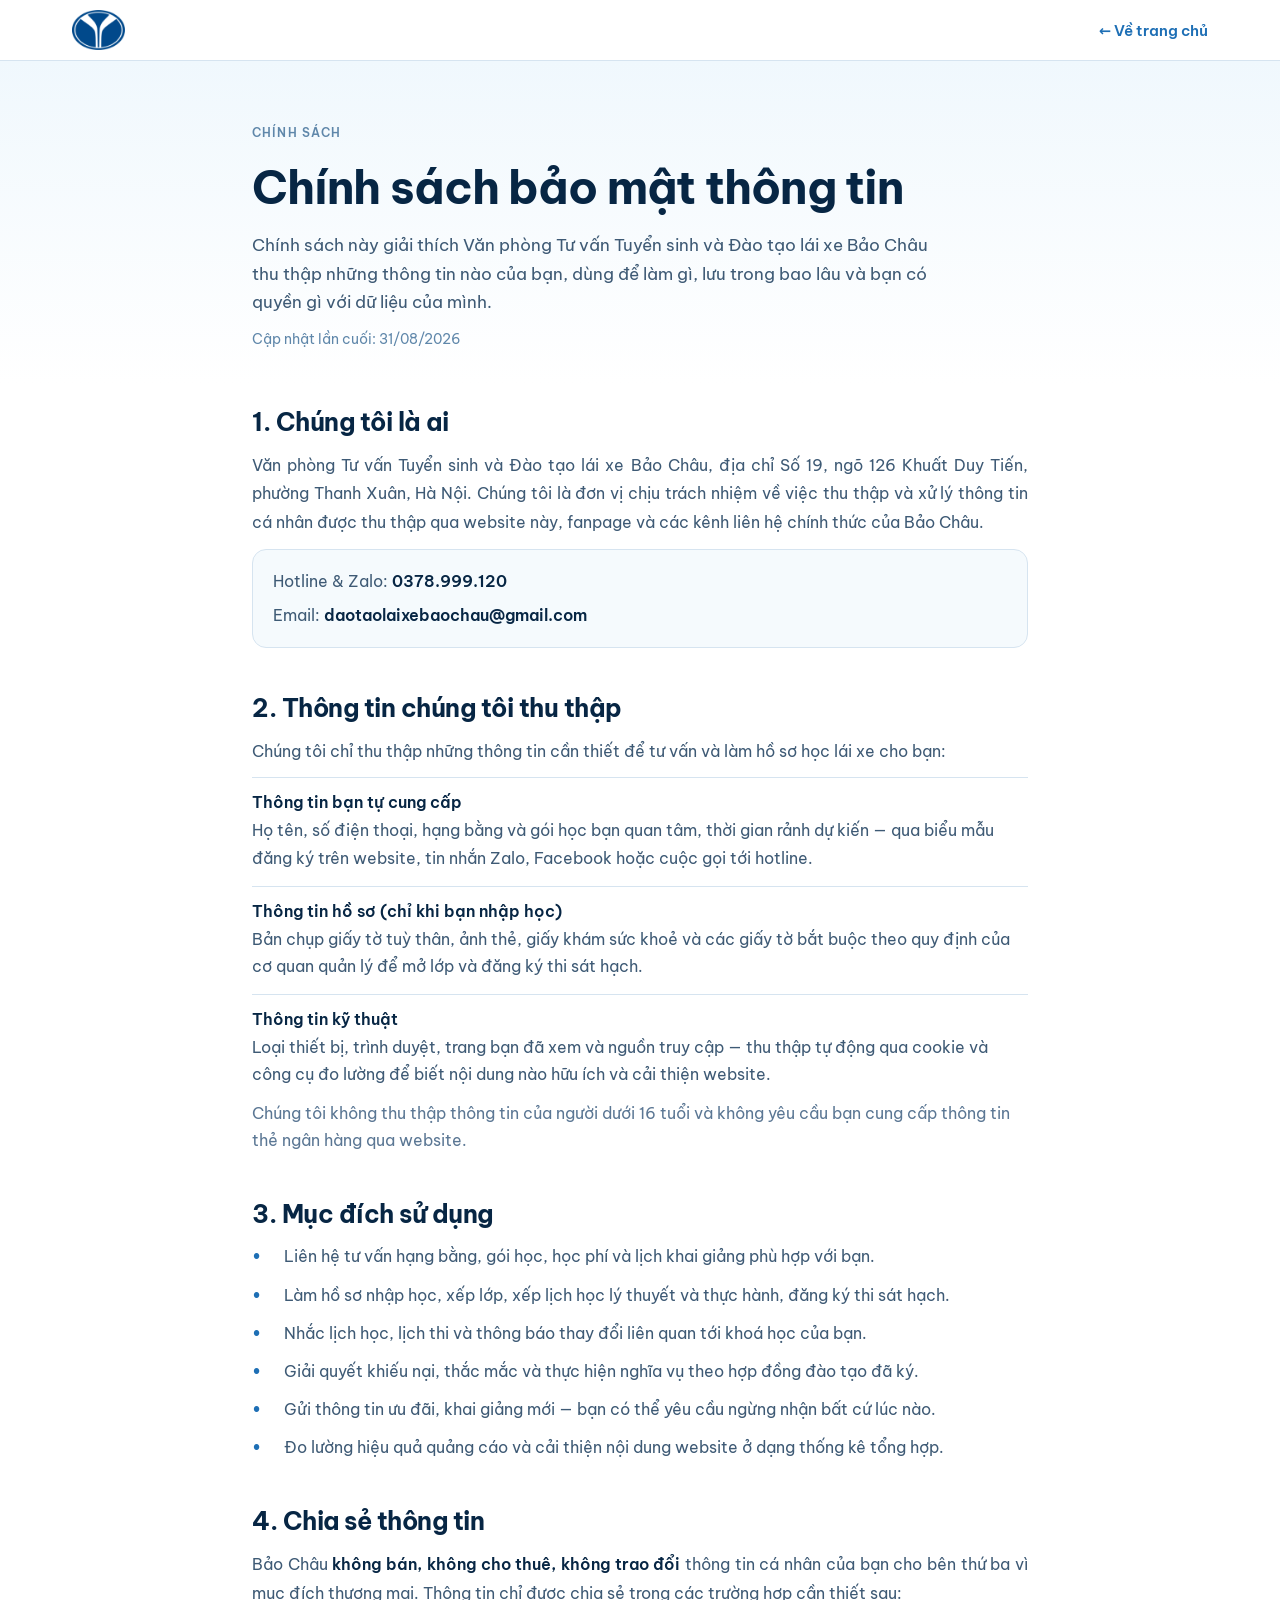
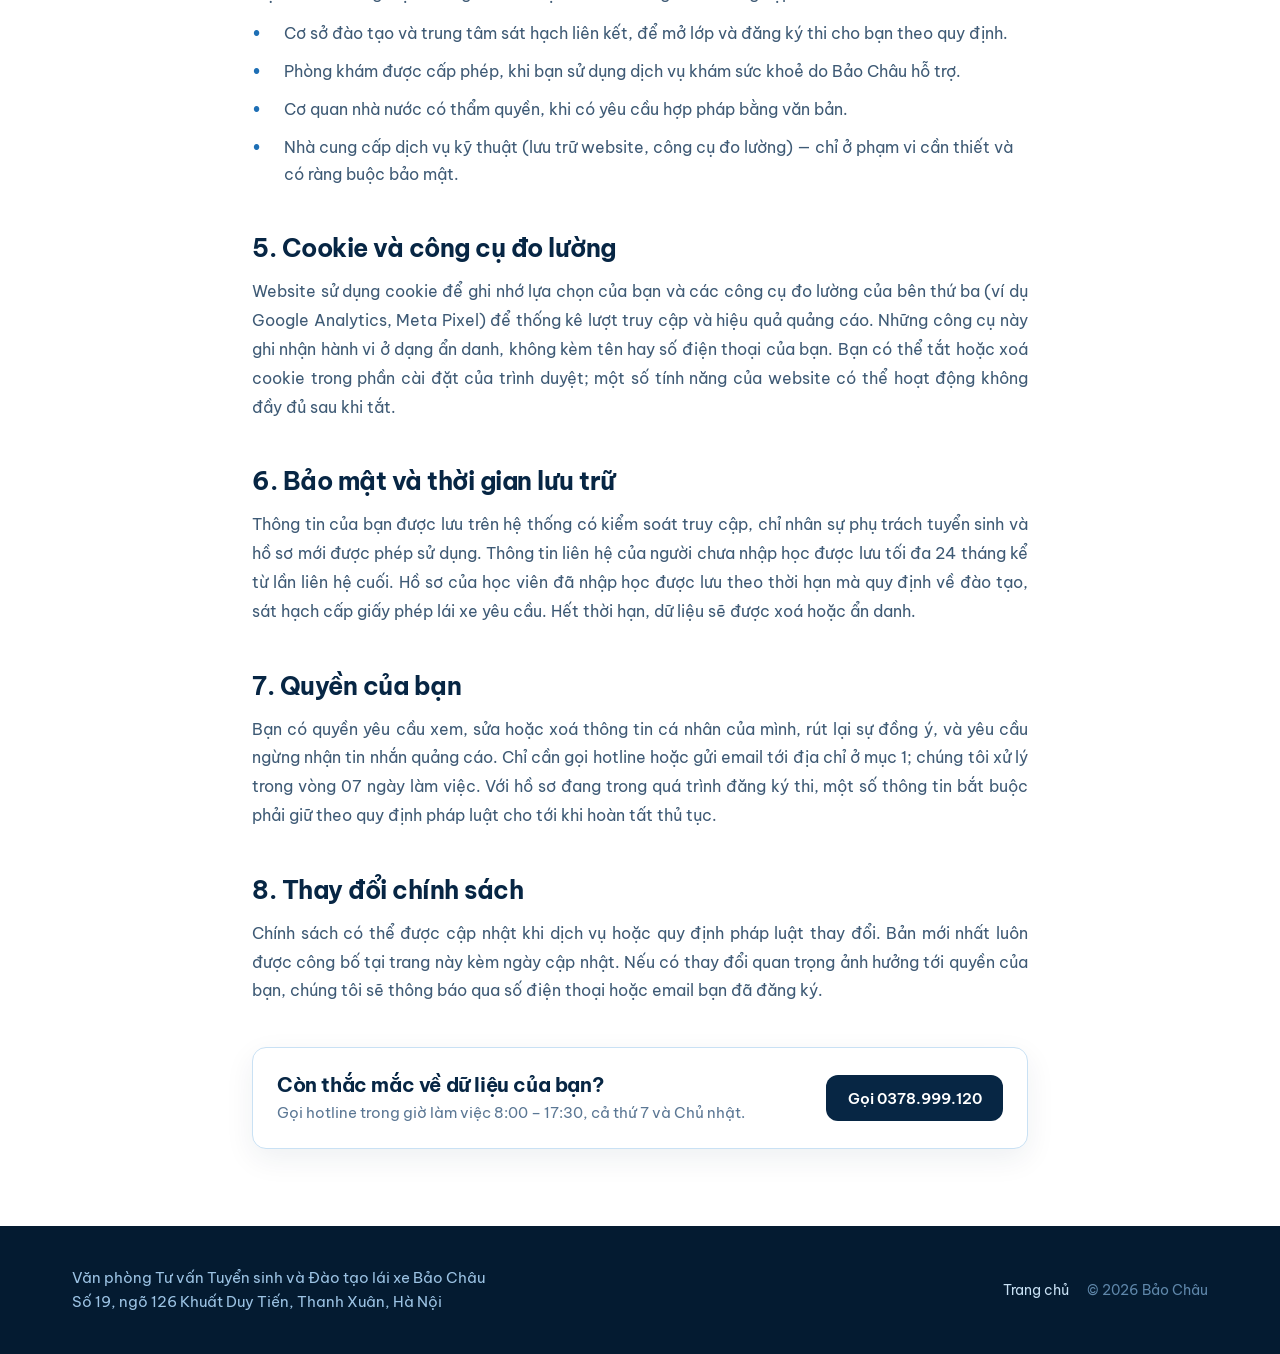
==== commit 8eda8067: "Chuẩn bị sẵn Facebook Pixel, chờ điền ID là chạy Thêm js/theo-doi.js nạp trong <head> cả hai trang. " ====
--- a/chinh-sach-bao-mat.html
+++ b/chinh-sach-bao-mat.html
@@ -7,15 +7,22 @@
 <title>Chính sách bảo mật thông tin — Đào tạo lái xe Bảo Châu</title>
 <meta name="description" content="Chính sách bảo mật của Văn phòng Tư vấn Tuyển sinh và Đào tạo lái xe Bảo Châu: thu thập thông tin gì, dùng để làm gì, lưu bao lâu và quyền của bạn với dữ liệu của mình.">
 <meta name="robots" content="index, follow">
+<link rel="canonical" href="https://daotaolaixebaochau.com/chinh-sach-bao-mat.html">
 
+<meta property="og:url" content="https://daotaolaixebaochau.com/chinh-sach-bao-mat.html">
 <meta property="og:type" content="article">
 <meta property="og:locale" content="vi_VN">
 <meta property="og:title" content="Chính sách bảo mật thông tin — Đào tạo lái xe Bảo Châu">
 <meta property="og:description" content="Bảo Châu thu thập những thông tin nào của bạn, dùng để làm gì, lưu trong bao lâu và bạn có quyền gì với dữ liệu của mình.">
-<meta property="og:image" content="img/hero-giao-vien-hoc-vien.jpg">
+<meta property="og:image" content="https://daotaolaixebaochau.com/img/hero-giao-vien-hoc-vien.jpg">
 
 <link rel="icon" href="img/logo-bao-chau.png" type="image/png">
 <link rel="apple-touch-icon" href="img/logo-bao-chau.png">
+
+<!-- Đo lường quảng cáo. Chưa điền Pixel ID thì file này không làm gì cả.
+     Xác minh tên miền cho Facebook: dán thẻ <meta name="facebook-domain-verification">
+     mà Meta cấp vào ngay dưới dòng này. -->
+<script src="js/theo-doi.js"></script>
 
 <link rel="preconnect" href="https://fonts.googleapis.com">
 <link rel="preconnect" href="https://fonts.gstatic.com" crossorigin>
@@ -30,7 +37,7 @@
 <header class="header">
   <div class="header__inner header__inner--gon">
     <a class="logo" href="index.html">
-      <img src="img/logo-bao-chau.png" alt="Trung tâm đào tạo lái xe Bảo Châu" width="310" height="96" decoding="async" style="height:40px">
+      <img src="img/logo-bao-chau.png" alt="Bảo Châu — Đào tạo lái xe" width="128" height="96" decoding="async" style="height:40px">
     </a>
     <a class="cs-ve-trang-chu" href="index.html">← Về trang chủ</a>
   </div>
--- a/css/styles.css
+++ b/css/styles.css
@@ -151,15 +151,20 @@
   background:rgba(255,255,255,0.97);
   border-bottom:1px solid var(--color-hairline);
 }
+/* ⚠ padding ngang 22px phải KHỚP với mọi khung nội dung bên dưới
+   (.hero__grid, .so-lieu__inner, .ba-khong__inner, .hoc-phi__inner,
+   .lo-trinh__inner, .banner-uu-dai__inner, .faq__inner, .cta-cuoi__grid,
+   .footer__inner). Đổi một chỗ mà quên chỗ kia là logo và nút chìa lệch
+   ra so với nội dung. */
 .header__inner{
-  max-width:var(--shell);margin:0 auto;padding:10px 16px;
+  max-width:var(--shell);margin:0 auto;padding:10px 22px;
   display:flex;align-items:center;gap:12px;flex-wrap:nowrap;
 }
-.logo{display:flex;align-items:center;gap:10px;flex:0 0 auto}
-.logo img{display:block;height:clamp(34px,4vw,42px);width:auto}
-.logo__chu{display:grid;gap:1px}
-.logo__ten{font-size:20px;font-weight:700;letter-spacing:-0.02em;line-height:1.1;color:var(--color-navy)}
-.logo__phu{font-size:10px;font-weight:500;letter-spacing:0.08em;text-transform:uppercase;color:var(--xanh-mo)}
+/* Logo đứng một mình, không kèm chữ. Cho cao hơn bản cũ (42px → 48px) vì
+   giờ nó phải tự gánh cả phía trái header. */
+.logo{display:flex;align-items:center;flex:0 0 auto}
+.logo img{display:block;height:clamp(38px,4.4vw,48px);width:auto;transition:transform var(--transition-base)}
+.logo:hover img{transform:scale(1.04)}
 .nav{display:flex;align-items:center;gap:18px;margin-left:auto;flex-wrap:nowrap}
 .nav__link{
   font-size:15px;font-weight:500;color:var(--color-navy);
@@ -178,10 +183,23 @@
 }
 .hero__nen{
   position:absolute;left:0;right:0;top:-12%;height:124%;
-  background:
-    radial-gradient(60% 55% at 78% 30%,rgba(255,255,255,0.75),rgba(255,255,255,0) 70%),
-    linear-gradient(135deg,rgba(30,111,181,0.08),rgba(7,38,68,0.05));
+  background:linear-gradient(135deg,rgba(30,111,181,0.08),rgba(7,38,68,0.05));
   will-change:transform;pointer-events:none;
+}
+/* NỀN THỞ — vệt sáng trôi rất chậm, chu kỳ 26 giây, như nắng dịch qua cửa kính.
+   ⚠ Phải nằm ở pseudo-element riêng: js/app.js đang ghi transform lên chính
+   .hero__nen để chạy parallax, hai transform trên cùng phần tử sẽ đè nhau.
+   Chu kỳ 26s cố ý dài gấp hơn 5 lần nhịp đổi ảnh (5s) để hai chuyển động
+   không đập cùng nhau gây rối mắt. */
+.hero__nen::before{
+  content:"";position:absolute;inset:0;pointer-events:none;
+  background:radial-gradient(60% 55% at 78% 30%,rgba(255,255,255,0.75),rgba(255,255,255,0) 70%);
+  animation:bc-nen-tho 26s ease-in-out infinite;
+  will-change:transform,opacity;
+}
+@keyframes bc-nen-tho{
+  0%,100%{transform:translate3d(0,0,0) scale(1);opacity:0.9}
+  50%    {transform:translate3d(-4.5%,2.5%,0) scale(1.1);opacity:1}
 }
 .hero__grid{
   position:relative;max-width:var(--shell);margin:0 auto;
@@ -191,6 +209,21 @@
   grid-template-areas:"hero-text hero-media" "hero-text hero-form";
 }
 .hero__text{grid-area:hero-text;display:grid;grid-template-columns:minmax(0,1fr);gap:22px;max-width:560px;min-width:0}
+
+/* HIỆN THEO TỪNG DÒNG khi tải trang — chỉ chạy một lần, không lặp lại.
+   Hai dòng tiêu đề phải là block mới nhận được translateY (phần tử inline
+   thì transform không ăn). Vì thế index.html đã bỏ thẻ <br> giữa hai span. */
+.tieu-de-1 .chu-gradient{display:block}
+
+@keyframes bc-hero-len{
+  from{opacity:0;transform:translateY(15px)}
+  to  {opacity:1;transform:translateY(0)}
+}
+.hero__text .tieu-de-1 .chu-gradient:nth-child(1){animation:bc-hero-len 720ms cubic-bezier(0.22,1,0.36,1) both}
+.hero__text .tieu-de-1 .chu-gradient:nth-child(2){animation:bc-hero-len 720ms cubic-bezier(0.22,1,0.36,1) 130ms both}
+.hero__text .hero__gioi-thieu{animation:bc-hero-len 720ms cubic-bezier(0.22,1,0.36,1) 260ms both}
+.hero__text .hero__o-nho .o-nho:nth-child(1){animation:bc-hero-len 720ms cubic-bezier(0.22,1,0.36,1) 380ms both}
+.hero__text .hero__o-nho .o-nho:nth-child(2){animation:bc-hero-len 720ms cubic-bezier(0.22,1,0.36,1) 470ms both}
 .hero__gioi-thieu{font-size:clamp(16px,1.5vw,18.5px);line-height:1.7;color:var(--xanh-dam)}
 .hero__o-nho{display:grid;grid-template-columns:repeat(auto-fit,minmax(150px,1fr));gap:12px;max-width:480px;min-width:0}
 .o-nho{
@@ -201,11 +234,22 @@
 .o-nho:hover{transform:translateY(-3px);border-color:#1E6FB5;box-shadow:0 12px 26px rgba(7,38,68,0.16)}
 .o-nho--suat{display:flex;align-items:center;gap:9px}
 .o-nho__nhan{font-size:11px;font-weight:600;letter-spacing:0.1em;text-transform:uppercase;color:var(--color-navy)}
-.o-nho__gia-tri{font-size:20px;font-weight:700;color:var(--color-navy);margin-top:3px}
+/* Chỉ đổi độ mờ, không đổi kích thước: phóng to thu nhỏ chữ liên tục làm
+   nét chữ bị nhoè do dựng hình theo pixel lẻ. Chu kỳ 3.8s cố ý chậm hơn
+   hẳn chấm nhấp nháy 1.6s bên ô cạnh để hai nhịp không đọc thành một. */
+.o-nho__gia-tri{
+  font-size:20px;font-weight:700;color:var(--do-nhan);margin-top:3px;
+  animation:bc-tho-cham 3.8s ease-in-out infinite;
+}
+@keyframes bc-tho-cham{
+  0%,100%{opacity:1}
+  50%    {opacity:0.72}   /* không hạ thấp hơn: dưới mức này chữ đỏ trên nền
+                             trắng tụt xuống ~2.6:1, dưới ngưỡng đọc được */
+}
 .cham{width:8px;height:8px;border-radius:50%;flex:0 0 auto;animation:bc-dot 1.6s ease-in-out infinite}
 .cham--xanh{background:#1E6FB5}
 .cham--do{background:var(--do-nhan)}
-.o-nho__suat{font-size:15px;font-weight:600;color:var(--color-navy);font-variant-numeric:tabular-nums}
+.o-nho__suat{font-size:17px;font-weight:600;color:var(--color-navy);font-variant-numeric:tabular-nums}
 
 .hero__media{grid-area:hero-media;display:grid;gap:14px;justify-items:center}
 .hero__form{grid-area:hero-form}
@@ -214,12 +258,48 @@
 .ngan-xep{
   position:relative;width:100%;aspect-ratio:4/3;padding-top:20px;
   cursor:grab;touch-action:pan-y;user-select:none;
-}
+  /* Lá bài nhô ngang ra bao nhiêu khi được rút. Nhô nhiều thì thấy rõ động
+     tác rút nhưng rối mắt; nhô ít thì gọn gàng hơn. Chỉnh đúng một dòng này. */
+  --nho-ra:12%;
+}
+/* Chỉ ảnh trước hiện; hai ảnh sau ẩn hẳn, chờ tới lượt được "rút" ra */
 .ngan-xep__lop{
   position:absolute;left:0;right:0;top:20px;bottom:0;overflow:hidden;
   border-radius:var(--radius-card);box-shadow:0 24px 60px rgba(7,38,68,0.18);
-  transition:transform 420ms cubic-bezier(0.22,1,0.36,1),opacity 420ms cubic-bezier(0.22,1,0.36,1);
-}
+  opacity:0;transform:scale(0.92);z-index:1;pointer-events:none;
+}
+.ngan-xep__lop.la-truoc{opacity:1;transform:none;z-index:3;pointer-events:auto}
+
+/* RÚT BÀI — lá nằm CUỐI cọc được rút lên đầu.
+   Ba nhịp: (1) trượt ngang ra, vẫn NẰM DƯỚI lá đang ở trên;
+   (2) vượt lên trên; (3) trượt vào giữa, thành lá trên cùng.
+
+   Mỗi nhịp có easing riêng (animation-timing-function đặt ngay trong keyframe)
+   — dùng một easing chung cho cả ba nhịp sẽ làm nhịp đầu giật, nhịp cuối lê.
+
+   ⚠ Mốc 42% là lúc lật z-index. Lá cũ phải mờ gần hết TRƯỚC mốc này, nếu
+   không cú lật sẽ làm 3/4 diện tích lá mới hiện ra đột ngột — nhìn rất thô. */
+@keyframes bc-rut-la-cuoi{
+  0%   {z-index:2;opacity:0;transform:translateX(0) scale(0.945);
+        animation-timing-function:cubic-bezier(0.32,0.02,0.4,1)}
+  40%  {z-index:2;opacity:0.92;transform:translateX(calc(var(--huong,1) * var(--nho-ra))) scale(0.962);
+        animation-timing-function:cubic-bezier(0.45,0,0.35,1)}
+  42%  {z-index:6;opacity:0.96;transform:translateX(calc(var(--huong,1) * var(--nho-ra))) scale(0.965);
+        animation-timing-function:cubic-bezier(0.28,0.62,0.24,1)}
+  100% {z-index:6;opacity:1;transform:translateX(0) scale(1)}
+}
+/* Lá đang ở đầu TỤT XUỐNG MỘT BẬC thành lá thứ 2 — nằm nguyên chỗ cũ,
+   lún sâu dần rồi nhoà đi. Không trượt đi đâu cả.
+   Mờ sớm (còn 0.3 ở mốc 40%) để khử cú lật z-index nói trên. */
+@keyframes bc-tut-mot-bac{
+  0%   {opacity:1;transform:scale(1);
+        animation-timing-function:cubic-bezier(0.4,0,0.3,1)}
+  40%  {opacity:0.3;transform:scale(0.945);
+        animation-timing-function:cubic-bezier(0.3,0,0.5,1)}
+  100% {opacity:0;transform:scale(0.9)}
+}
+.ngan-xep__lop.len{animation:bc-rut-la-cuoi 700ms both;will-change:transform,opacity}
+.ngan-xep__lop.lui{animation:bc-tut-mot-bac 700ms both;z-index:3;will-change:transform,opacity}
 .ngan-xep__lop img{
   display:block;width:100%;height:100%;object-fit:cover;
   transition:transform var(--transition-image-zoom);transform:scale(1);
@@ -239,18 +319,19 @@
 .ngan-xep.dang-hover .ngan-xep__mui-ten{opacity:0.72}
 .ngan-xep__mui-ten:hover{opacity:1}
 .ngan-xep__cham{
-  position:absolute;left:0;right:0;bottom:12px;z-index:5;
-  justify-content:center;align-items:center;gap:6px;display:none;
+  position:absolute;left:0;right:0;bottom:12px;z-index:6;
+  justify-content:center;align-items:center;gap:6px;display:flex;
 }
 .ngan-xep__cham button{
   height:6px;width:6px;padding:0;border:0;border-radius:99px;cursor:pointer;
-  background:rgba(255,255,255,0.55);transition:all var(--transition-base);
-}
-.ngan-xep__cham button[aria-current="true"]{width:20px;background:rgba(7,38,68,0.55)}
-/* mũi tên + chấm chỉ hiện trên thiết bị có chuột và không phải mobile */
+  background:rgba(255,255,255,0.6);box-shadow:0 1px 4px rgba(7,38,68,0.35);
+  transition:all var(--transition-base);
+}
+.ngan-xep__cham button[aria-current="true"]{width:20px;background:rgba(7,38,68,0.7)}
+/* Mũi tên chỉ hiện trên thiết bị có chuột. Chấm thì hiện ở mọi cỡ màn hình —
+   ảnh sau đã ẩn nên chấm là dấu hiệu duy nhất báo còn ảnh khác để xem. */
 @media (hover:hover) and (pointer:fine) and (min-width:761px){
   .ngan-xep__mui-ten{display:flex}
-  .ngan-xep__cham{display:flex}
 }
 
 /* ---------- 8. KHỐI 1.5 — DẢI SỐ LIỆU ---------- */
@@ -351,7 +432,8 @@
 .tab-panel{display:grid;gap:22px}
 .tab-panel[hidden]{display:none}
 .goi-luoi{display:grid;gap:16px;grid-template-columns:repeat(auto-fit,minmax(250px,1fr))}
-.goi-luoi--don{grid-template-columns:repeat(auto-fit,minmax(280px,1fr))}
+/* Tab C1 chỉ có một thẻ — giữ đúng bề ngang, không giãn hết khung */
+.goi-luoi--don{grid-template-columns:minmax(0,560px)}
 .hoc-phi__anh{aspect-ratio:21/9}
 
 /* Thẻ gói */
@@ -422,16 +504,6 @@
 .canh-bao{color:var(--do-nhan);font-weight:600}
 .goi--navy .canh-bao{color:var(--do-nhan-toi)}
 
-/* Thẻ phụ "C1 lái được xe gì" */
-.the-c1{
-  background:var(--color-white);border:1px solid var(--color-hairline);
-  border-radius:var(--radius-card);padding:clamp(22px,2.5vw,30px);
-  display:grid;gap:12px;align-content:start;
-}
-.the-c1__ten{font-size:18px;font-weight:700;color:var(--color-navy)}
-.the-c1 .doan{font-size:15.5px;line-height:1.7;color:var(--xanh-phu)}
-.the-c1__ghi-chu{margin:0;font-size:14px;line-height:1.65;color:var(--xanh-mo)}
-
 /* Dải ưu đãi cuối khối — rộng bằng ảnh phía trên */
 .dai-uu-dai{
   display:flex;align-items:center;gap:clamp(14px,2vw,24px);flex-wrap:wrap;
@@ -613,7 +685,7 @@
 .footer{background:var(--nen-footer);color:var(--xanh-nhat)}
 .footer__inner{
   max-width:var(--shell);margin:0 auto;
-  padding:clamp(34px,4.5vw,60px) 20px clamp(22px,2.5vw,30px);
+  padding:clamp(34px,4.5vw,60px) 22px clamp(22px,2.5vw,30px);
   display:grid;grid-template-columns:repeat(auto-fit,minmax(250px,1fr));gap:clamp(28px,4vw,56px);
 }
 .footer__cot{display:grid;gap:18px;align-content:start}
@@ -635,7 +707,7 @@
 .footer__cot--theo-doi .footer__nhan{margin-bottom:5px}
 .footer__link{font-size:14.5px;line-height:1.9;color:var(--xanh-sang);justify-self:start}
 .footer__link:hover{color:var(--color-white)}
-.footer__duoi{max-width:var(--shell);margin:0 auto;padding:0 20px clamp(24px,3vw,32px)}
+.footer__duoi{max-width:var(--shell);margin:0 auto;padding:0 22px clamp(24px,3vw,32px)}
 .footer__ban-quyen{
   border-top:1px solid rgba(156,195,228,0.16);padding-top:16px;
   display:flex;align-items:center;gap:16px;flex-wrap:wrap;
@@ -691,7 +763,8 @@
     padding:2px 2px 8px;
     -webkit-overflow-scrolling:touch;
   }
-  .goi-luoi--don{grid-auto-columns:86%}
+  /* Một thẻ thì không có gì để vuốt — trả về một cột full, bỏ cuộn ngang */
+  .goi-luoi--don{grid-auto-flow:row;grid-auto-columns:auto;grid-template-columns:minmax(0,1fr);overflow-x:visible;scroll-snap-type:none;padding:0}
 
   /* Lộ trình: ảnh relative 16:9 (top:auto — nếu giữ 96px sẽ đè lên chữ) */
   .chang__anh{position:relative;top:auto;aspect-ratio:16/9}
@@ -702,8 +775,6 @@
   /* Chừa chỗ cho thanh CTA để không che footer */
   .footer__duoi{padding-bottom:calc(clamp(24px,3vw,32px) + 78px)}
 
-  /* Chữ căn justify trên màn hẹp dễ bị giãn rỗng — trả về căn trái */
-  .doan,.chang__buoc,.faq__tra-loi,.bao-gom__ds--khong{text-align:left}
 
   /* Vùng bấm trên điện thoại: mọi nút tối thiểu 48px */
   .nut,.tab-bar__nut,.goi__mo,.form-dk__gui{min-height:48px}
@@ -713,14 +784,14 @@
    20. TRANG PHỤ — CHÍNH SÁCH BẢO MẬT (chinh-sach-bao-mat.html)
    Cột nội dung 820px, H1 navy (không gradient chữ)
    ============================================================ */
-.header__inner--gon{justify-content:space-between;padding:10px 20px}
+.header__inner--gon{justify-content:space-between;padding:10px 22px}
 .cs-ve-trang-chu{font-size:14.5px;font-weight:600;color:#1E6FB5;white-space:nowrap}
 .cs-ve-trang-chu:hover{color:var(--color-navy)}
 
 .cs-hero{background:linear-gradient(180deg,var(--bg-gradient-start),var(--color-white))}
 .cs-hero__inner{
   max-width:820px;margin:0 auto;
-  padding:clamp(36px,5vw,72px) 20px clamp(24px,3vw,36px);
+  padding:clamp(36px,5vw,72px) 22px clamp(24px,3vw,36px);
   display:grid;gap:14px;
 }
 .cs-nhan{font-size:11.5px;font-weight:600;letter-spacing:0.1em;text-transform:uppercase;color:#5F87AA}
@@ -733,7 +804,7 @@
 
 .cs-than{
   max-width:820px;margin:0 auto;
-  padding:clamp(8px,2vw,20px) 20px clamp(48px,6vw,88px);
+  padding:clamp(8px,2vw,20px) 22px clamp(48px,6vw,88px);
   display:grid;gap:clamp(28px,3.5vw,42px);
 }
 .cs-muc{display:grid;gap:12px}
@@ -762,7 +833,7 @@
 .cs-cta__phu{font-size:14.5px;line-height:1.5;color:#5B7794}
 
 .cs-footer{
-  max-width:var(--shell);margin:0 auto;padding:clamp(28px,3.5vw,40px) 20px;
+  max-width:var(--shell);margin:0 auto;padding:clamp(28px,3.5vw,40px) 22px;
   display:flex;align-items:center;justify-content:space-between;gap:18px;flex-wrap:wrap;
 }
 .cs-footer__chu{font-size:14.5px;line-height:1.65}
@@ -771,6 +842,3 @@
 .cs-footer__link a:hover{color:var(--color-white)}
 .cs-footer__link span{color:#5F87AA}
 
-@media (max-width:760px){
-  .cs-doan{text-align:left}
-}
